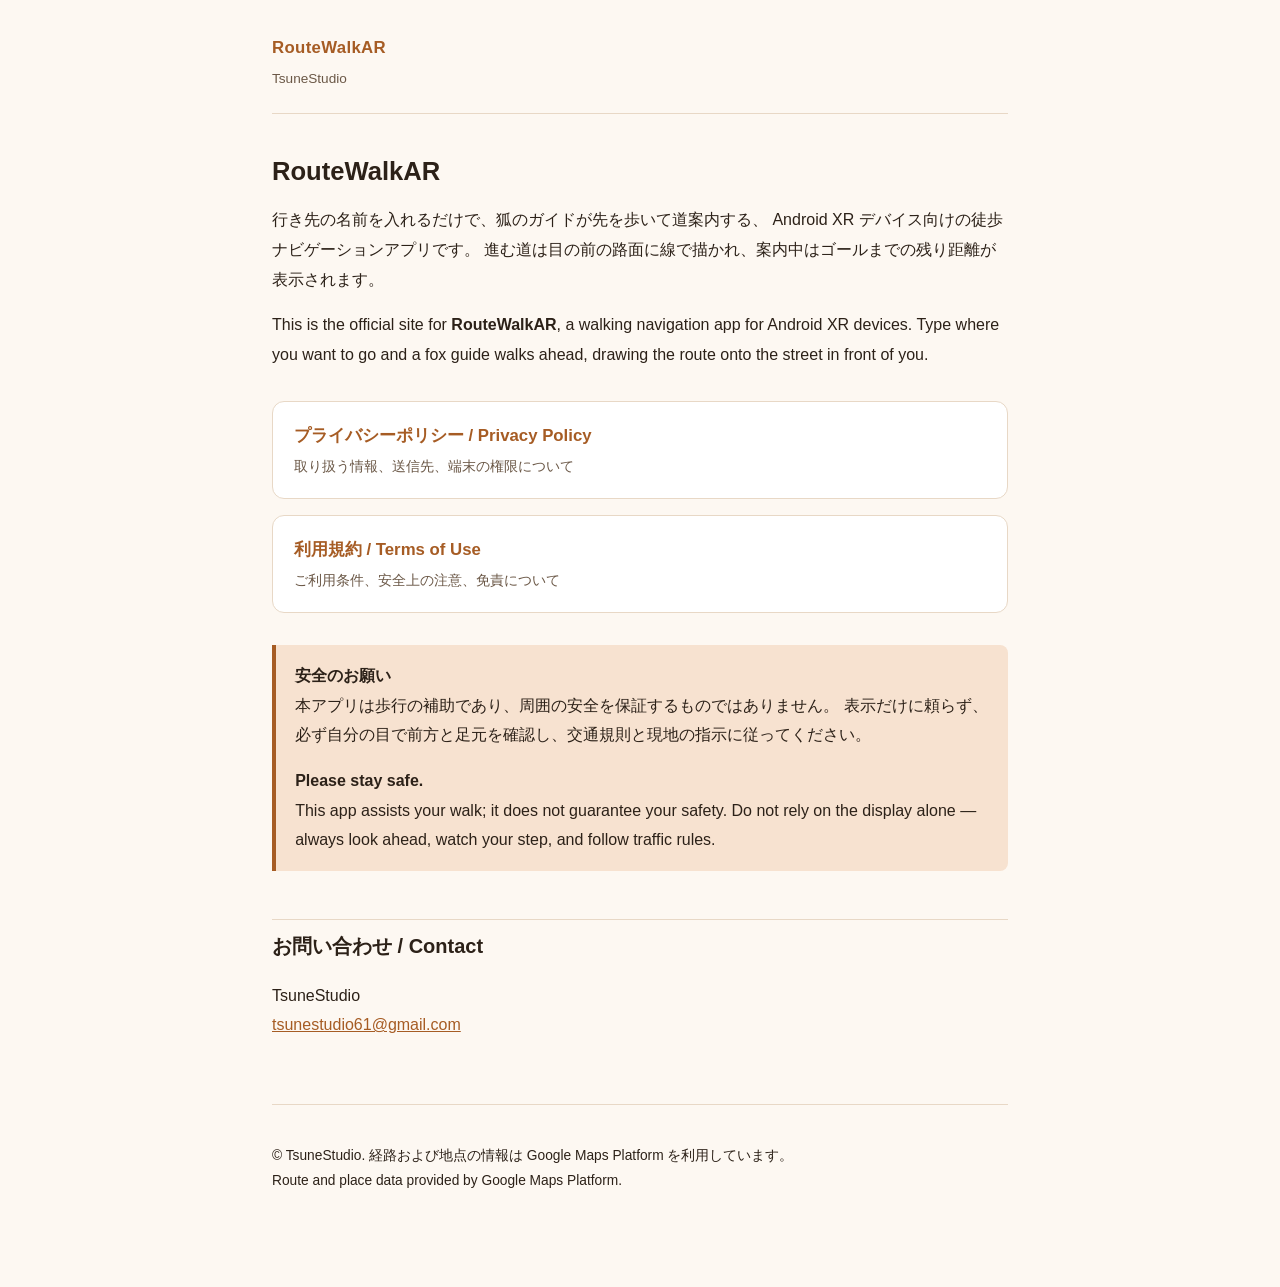
==== index.html @ e824830b "feat: RouteWalkARのプライバシーポリシーと利用規約ページを追加する Google Play申請に必要なプライバシーポリシーを公開URLで配信するため、 アプリ本体とは別の公開リポジトリ" ====
<!doctype html>
<html lang="ja">
<head>
<meta charset="utf-8">
<meta name="viewport" content="width=device-width, initial-scale=1">
<title>RouteWalkAR</title>
<meta name="description" content="Android XR向け徒歩ナビゲーションアプリ RouteWalkAR のプライバシーポリシーと利用規約。">
<link rel="stylesheet" href="style.css">
</head>
<body>
<div class="wrap">

<header class="site">
  <span class="app">RouteWalkAR</span>
  <span class="maker">TsuneStudio</span>
</header>

<h1>RouteWalkAR</h1>

<p>行き先の名前を入れるだけで、狐のガイドが先を歩いて道案内する、
Android XR デバイス向けの徒歩ナビゲーションアプリです。
進む道は目の前の路面に線で描かれ、案内中はゴールまでの残り距離が表示されます。</p>

<p>This is the official site for <strong>RouteWalkAR</strong>, a walking navigation
app for Android XR devices. Type where you want to go and a fox guide walks ahead,
drawing the route onto the street in front of you.</p>

<div class="cards">
  <a class="card" href="privacy-policy.html">
    <strong>プライバシーポリシー / Privacy Policy</strong>
    <span>取り扱う情報、送信先、端末の権限について</span>
  </a>
  <a class="card" href="terms-of-use.html">
    <strong>利用規約 / Terms of Use</strong>
    <span>ご利用条件、安全上の注意、免責について</span>
  </a>
</div>

<div class="notice">
  <p><strong>安全のお願い</strong><br>
  本アプリは歩行の補助であり、周囲の安全を保証するものではありません。
  表示だけに頼らず、必ず自分の目で前方と足元を確認し、交通規則と現地の指示に従ってください。</p>
  <p><strong>Please stay safe.</strong><br>
  This app assists your walk; it does not guarantee your safety. Do not rely on the
  display alone — always look ahead, watch your step, and follow traffic rules.</p>
</div>

<h2>お問い合わせ / Contact</h2>

<p>TsuneStudio<br>
<a href="mailto:tsunestudio61@gmail.com">tsunestudio61@gmail.com</a></p>

<footer class="site">
  <p>&copy; TsuneStudio. 経路および地点の情報は Google Maps Platform を利用しています。<br>
  Route and place data provided by Google Maps Platform.</p>
</footer>

</div>
</body>
</html>
---- style.css ----
:root {
  --fur: #a65c24;
  --fur-dark: #7a3f16;
  --bg: #fdf8f2;
  --panel: #ffffff;
  --ink: #2c2118;
  --ink-soft: #6b5847;
  --line: #e8d8c6;
  --accent-soft: #f7e2d0;
}

@media (prefers-color-scheme: dark) {
  :root {
    --fur: #d99155;
    --fur-dark: #f0b986;
    --bg: #1b1511;
    --panel: #241d17;
    --ink: #f2e9df;
    --ink-soft: #b8a795;
    --line: #3a2f26;
    --accent-soft: #33261c;
  }
}

* { box-sizing: border-box; }

body {
  margin: 0;
  padding: 0 1.25rem 5rem;
  background: var(--bg);
  color: var(--ink);
  font-family: -apple-system, BlinkMacSystemFont, "Segoe UI", "Hiragino Sans",
    "Noto Sans JP", "Yu Gothic UI", Meiryo, sans-serif;
  line-height: 1.85;
  font-size: 16px;
  -webkit-text-size-adjust: 100%;
}

.wrap { max-width: 46rem; margin: 0 auto; }

header.site {
  border-bottom: 1px solid var(--line);
  padding: 2rem 0 1.25rem;
  margin-bottom: 2.5rem;
}

header.site .app {
  display: block;
  font-size: 1.05rem;
  font-weight: 700;
  color: var(--fur);
  text-decoration: none;
  letter-spacing: 0.02em;
}

header.site .maker { color: var(--ink-soft); font-size: 0.85rem; }

h1 { font-size: 1.6rem; line-height: 1.4; margin: 0 0 0.5rem; }
h2 { font-size: 1.25rem; margin: 3rem 0 1rem; padding-top: 0.5rem; border-top: 1px solid var(--line); }
h3 { font-size: 1.02rem; margin: 2rem 0 0.6rem; color: var(--fur-dark); }

p, li { color: var(--ink); }
a { color: var(--fur); }

.meta { color: var(--ink-soft); font-size: 0.9rem; margin: 0 0 2rem; }

.langnav {
  display: flex;
  gap: 0.5rem;
  flex-wrap: wrap;
  margin: 0 0 2.5rem;
}

.langnav a {
  display: inline-block;
  padding: 0.35rem 0.9rem;
  border: 1px solid var(--line);
  border-radius: 999px;
  background: var(--panel);
  text-decoration: none;
  font-size: 0.88rem;
}

.langnav a:hover { border-color: var(--fur); }

.notice {
  background: var(--accent-soft);
  border-left: 4px solid var(--fur);
  border-radius: 0 8px 8px 0;
  padding: 1rem 1.2rem;
  margin: 2rem 0;
}

.notice p:first-child { margin-top: 0; }
.notice p:last-child { margin-bottom: 0; }

.tablewrap { overflow-x: auto; margin: 1.5rem 0; }

table {
  border-collapse: collapse;
  width: 100%;
  min-width: 30rem;
  font-size: 0.94rem;
  background: var(--panel);
}

th, td {
  border: 1px solid var(--line);
  padding: 0.6rem 0.8rem;
  text-align: left;
  vertical-align: top;
}

th { background: var(--accent-soft); font-weight: 600; }

ol, ul { padding-left: 1.4rem; }
li { margin: 0.35rem 0; }

.cards { display: grid; gap: 1rem; margin: 2rem 0; }

.card {
  display: block;
  background: var(--panel);
  border: 1px solid var(--line);
  border-radius: 12px;
  padding: 1.1rem 1.3rem;
  text-decoration: none;
  color: inherit;
}

.card:hover { border-color: var(--fur); }
.card strong { display: block; color: var(--fur); font-size: 1.05rem; }
.card span { color: var(--ink-soft); font-size: 0.9rem; }

footer.site {
  margin-top: 4rem;
  padding-top: 1.5rem;
  border-top: 1px solid var(--line);
  color: var(--ink-soft);
  font-size: 0.86rem;
}

footer.site a { color: var(--ink-soft); }
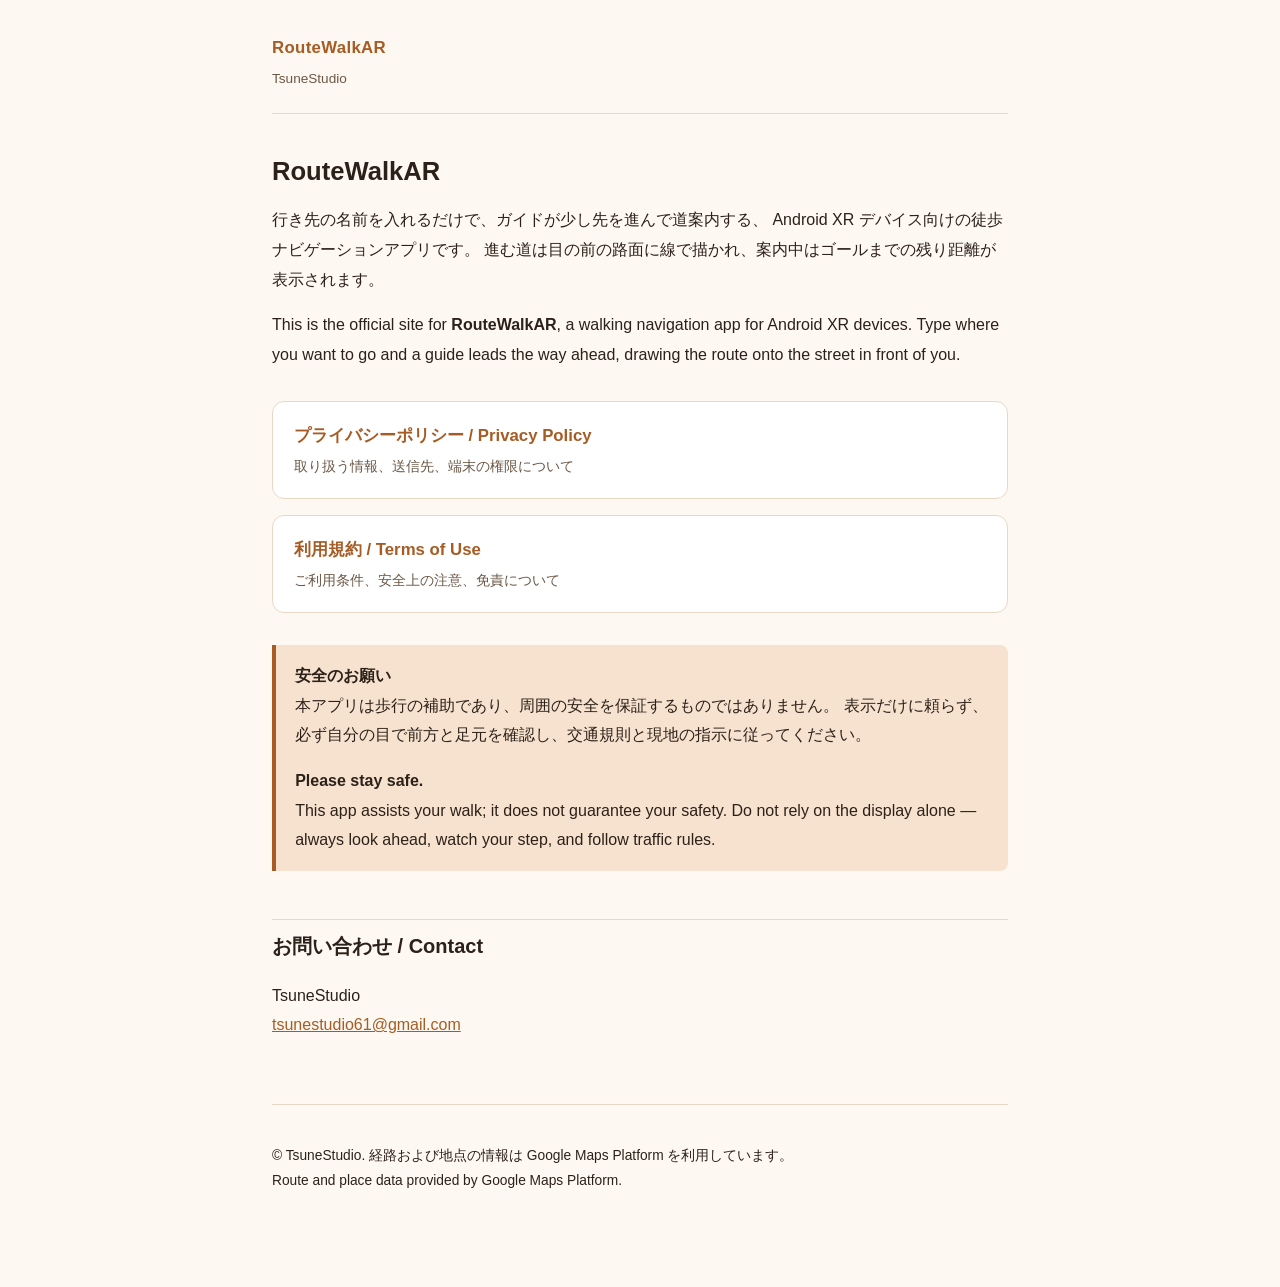
==== commit 5b4ba98e: "docs: ガイドの種類の記述をなくす アプリのガイドを狐から差し替えたので、サイトの説明から種類を外した。 今後また変えても文面を直さずに済むよう、種類は書かずガイドとだけ呼ぶ。 飛ぶか歩くかも書き" ====
--- a/index.html
+++ b/index.html
@@ -17,12 +17,12 @@
 
 <h1>RouteWalkAR</h1>
 
-<p>行き先の名前を入れるだけで、狐のガイドが先を歩いて道案内する、
+<p>行き先の名前を入れるだけで、ガイドが少し先を進んで道案内する、
 Android XR デバイス向けの徒歩ナビゲーションアプリです。
 進む道は目の前の路面に線で描かれ、案内中はゴールまでの残り距離が表示されます。</p>
 
 <p>This is the official site for <strong>RouteWalkAR</strong>, a walking navigation
-app for Android XR devices. Type where you want to go and a fox guide walks ahead,
+app for Android XR devices. Type where you want to go and a guide leads the way ahead,
 drawing the route onto the street in front of you.</p>
 
 <div class="cards">
--- a/style.css
+++ b/style.css
@@ -1,6 +1,6 @@
 :root {
-  --fur: #a65c24;
-  --fur-dark: #7a3f16;
+  --accent: #a65c24;
+  --accent-deep: #7a3f16;
   --bg: #fdf8f2;
   --panel: #ffffff;
   --ink: #2c2118;
@@ -11,8 +11,8 @@
 
 @media (prefers-color-scheme: dark) {
   :root {
-    --fur: #d99155;
-    --fur-dark: #f0b986;
+    --accent: #d99155;
+    --accent-deep: #f0b986;
     --bg: #1b1511;
     --panel: #241d17;
     --ink: #f2e9df;
@@ -48,7 +48,7 @@
   display: block;
   font-size: 1.05rem;
   font-weight: 700;
-  color: var(--fur);
+  color: var(--accent);
   text-decoration: none;
   letter-spacing: 0.02em;
 }
@@ -57,10 +57,10 @@
 
 h1 { font-size: 1.6rem; line-height: 1.4; margin: 0 0 0.5rem; }
 h2 { font-size: 1.25rem; margin: 3rem 0 1rem; padding-top: 0.5rem; border-top: 1px solid var(--line); }
-h3 { font-size: 1.02rem; margin: 2rem 0 0.6rem; color: var(--fur-dark); }
+h3 { font-size: 1.02rem; margin: 2rem 0 0.6rem; color: var(--accent-deep); }
 
 p, li { color: var(--ink); }
-a { color: var(--fur); }
+a { color: var(--accent); }
 
 .meta { color: var(--ink-soft); font-size: 0.9rem; margin: 0 0 2rem; }
 
@@ -81,11 +81,11 @@
   font-size: 0.88rem;
 }
 
-.langnav a:hover { border-color: var(--fur); }
+.langnav a:hover { border-color: var(--accent); }
 
 .notice {
   background: var(--accent-soft);
-  border-left: 4px solid var(--fur);
+  border-left: 4px solid var(--accent);
   border-radius: 0 8px 8px 0;
   padding: 1rem 1.2rem;
   margin: 2rem 0;
@@ -128,8 +128,8 @@
   color: inherit;
 }
 
-.card:hover { border-color: var(--fur); }
-.card strong { display: block; color: var(--fur); font-size: 1.05rem; }
+.card:hover { border-color: var(--accent); }
+.card strong { display: block; color: var(--accent); font-size: 1.05rem; }
 .card span { color: var(--ink-soft); font-size: 0.9rem; }
 
 footer.site {
